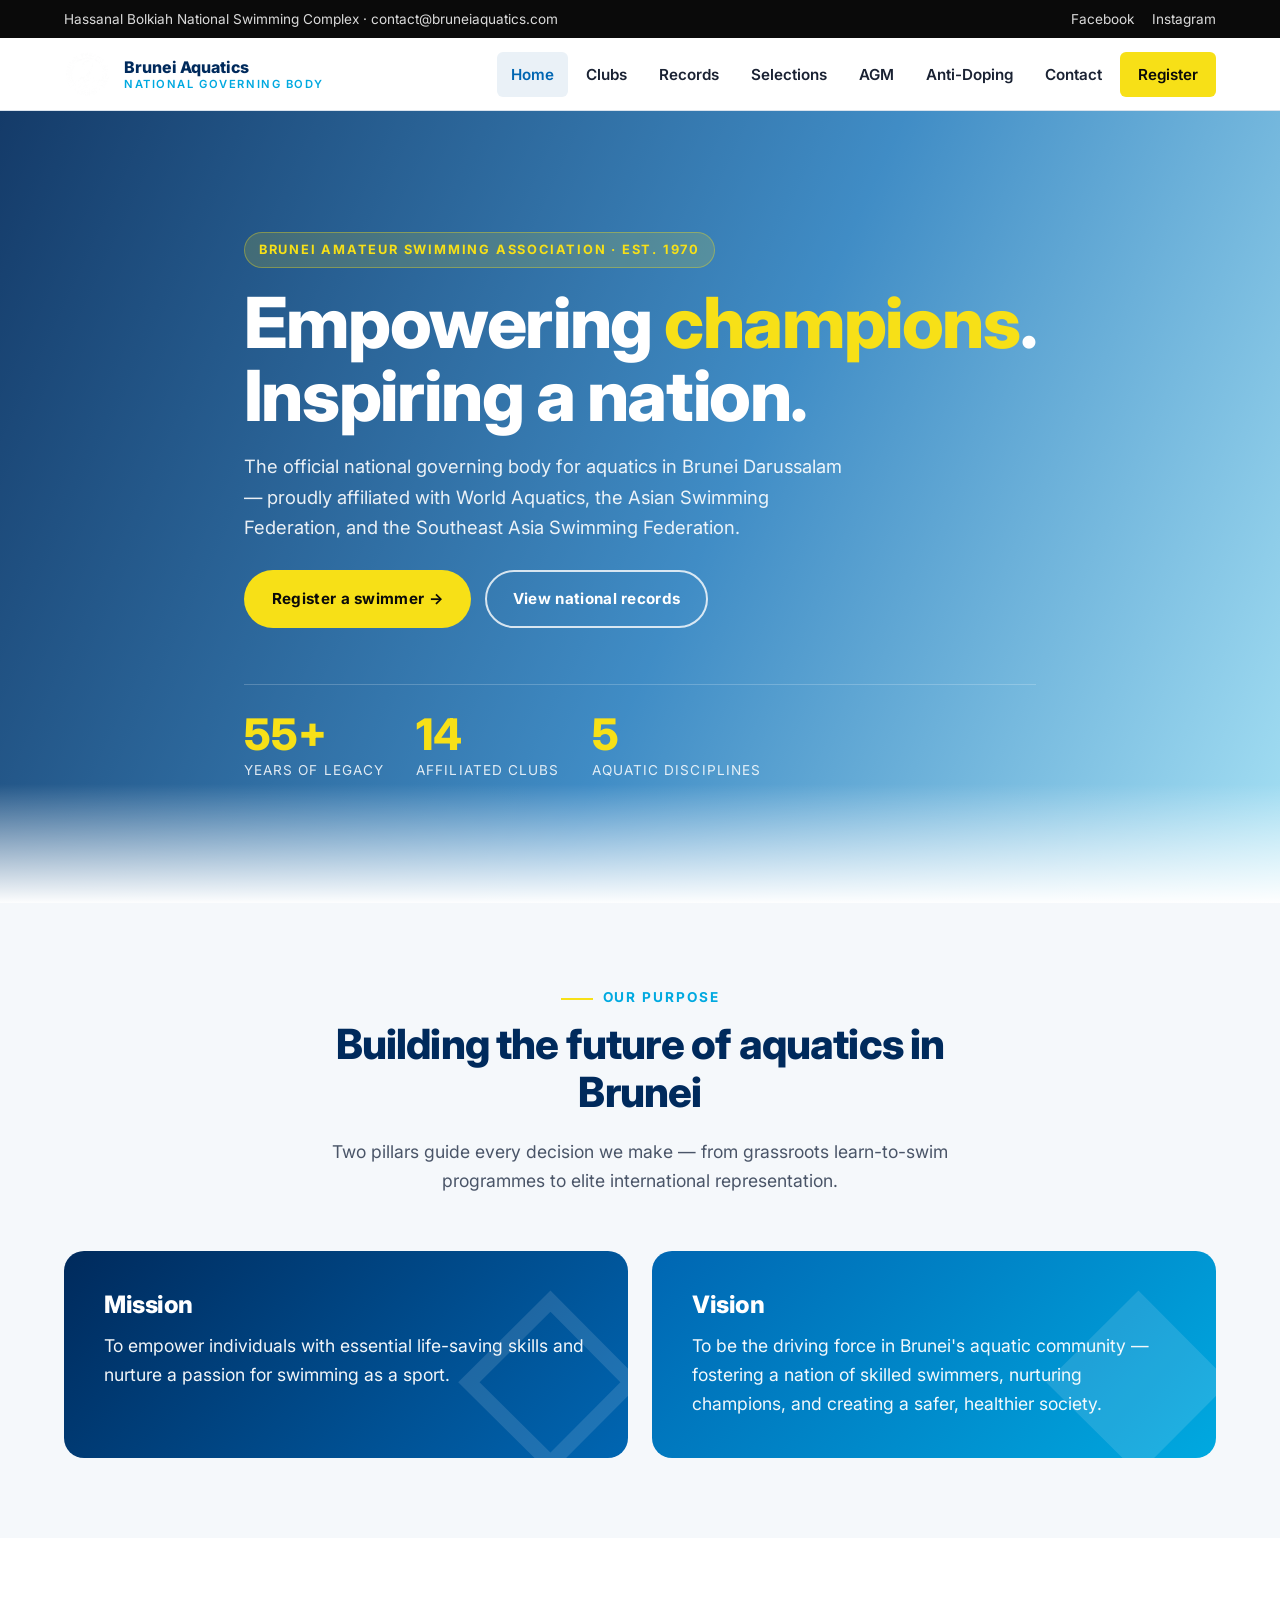
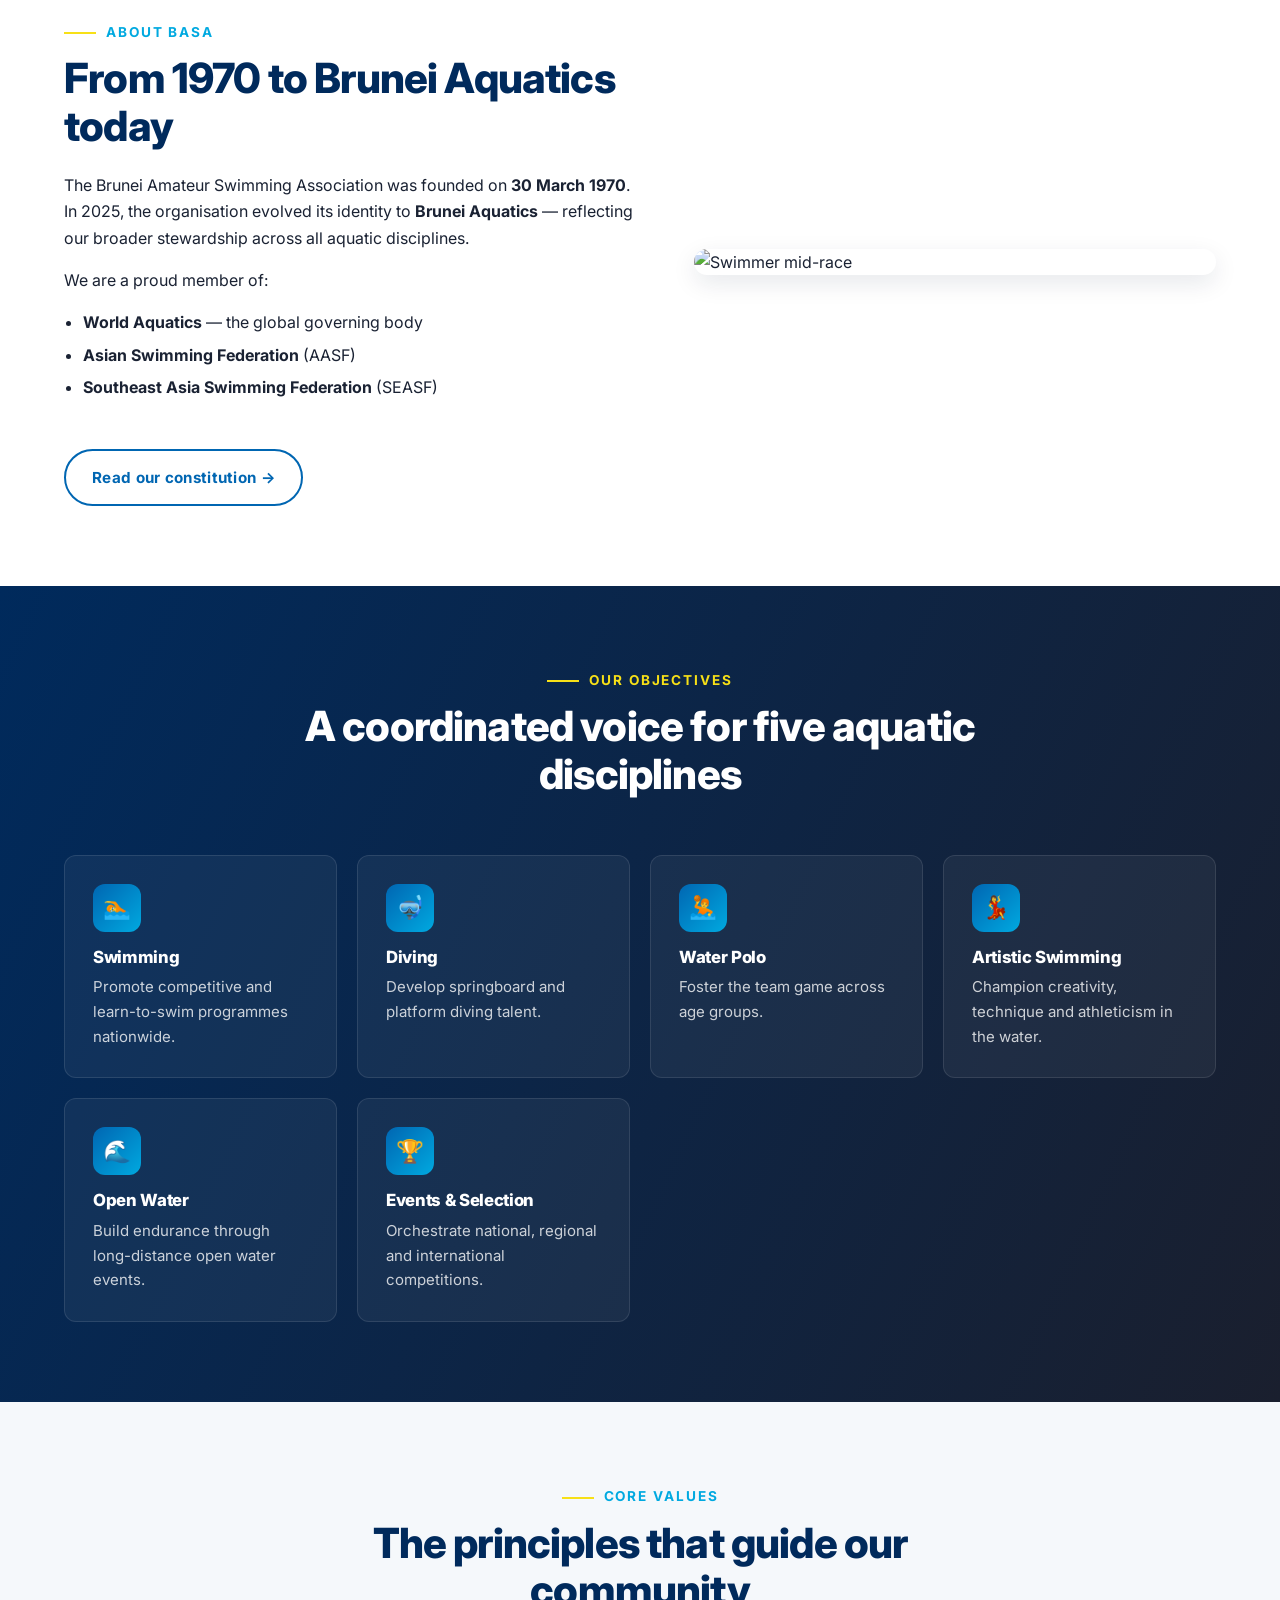
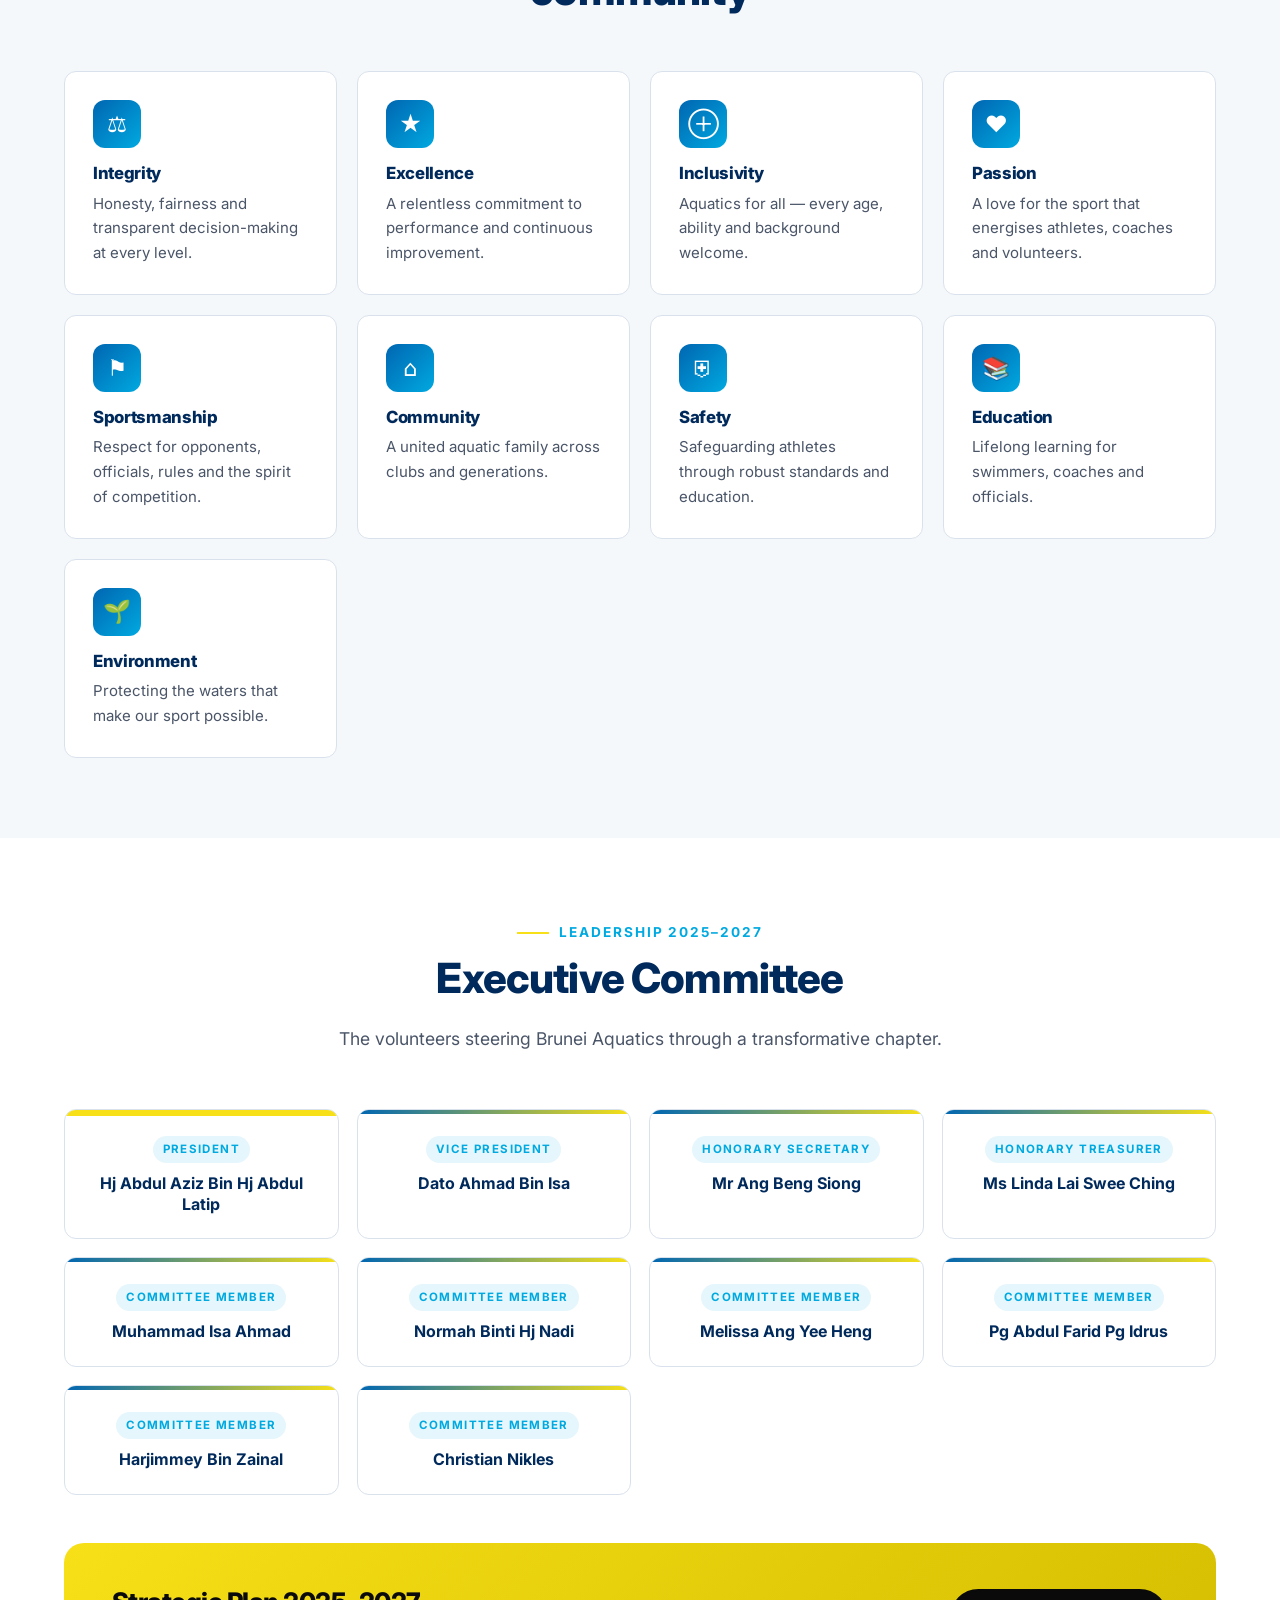
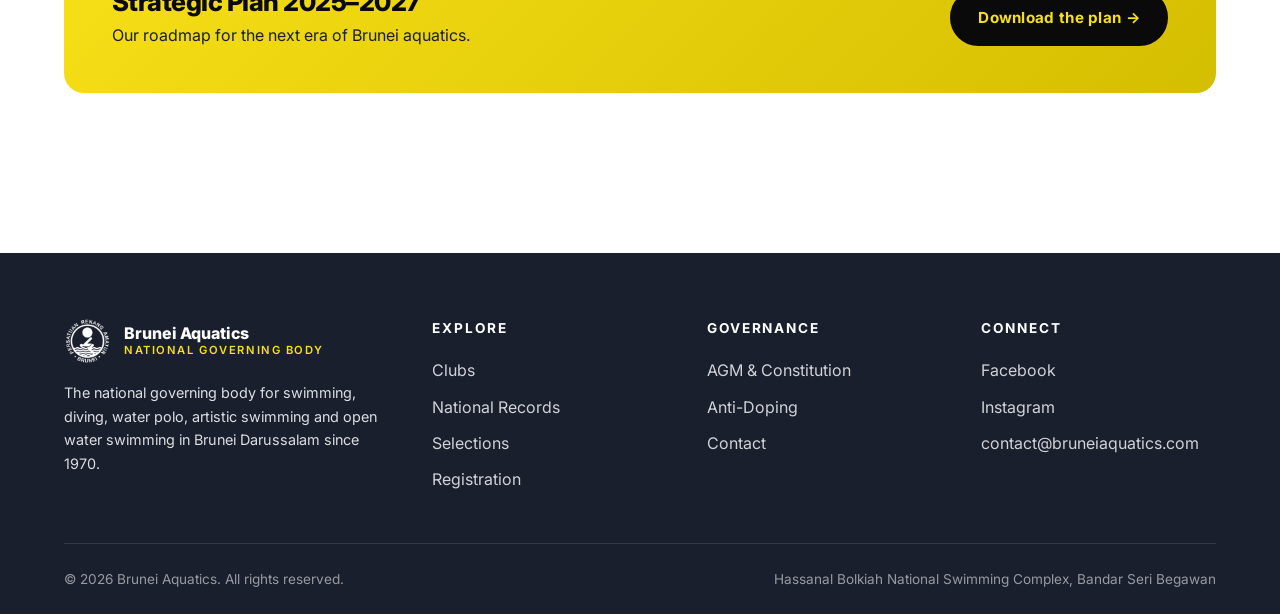
==== index.html @ e97decce "Initial site: redesigned BASA website with records, registration, and full content migration" ====
<!DOCTYPE html>
<html lang="en">
<head>
<meta charset="UTF-8">
<meta name="viewport" content="width=device-width, initial-scale=1.0">
<title>Brunei Aquatics — Empowering Champions, Inspiring Communities</title>
<meta name="description" content="Brunei Amateur Swimming Association (BASA) — the national governing body for swimming, diving, water polo, artistic swimming and open water swimming in Brunei Darussalam.">
<link rel="icon" href="images/logo.png">
<link rel="preconnect" href="https://fonts.googleapis.com">
<link rel="preconnect" href="https://fonts.gstatic.com" crossorigin>
<link href="https://fonts.googleapis.com/css2?family=Inter:wght@400;500;600;700;800;900&display=swap" rel="stylesheet">
<link rel="stylesheet" href="css/styles.css">
</head>
<body>

<!-- Top bar -->
<div class="topbar">
  <div class="container">
    <div>Hassanal Bolkiah National Swimming Complex · contact@bruneiaquatics.com</div>
    <div class="socials">
      <a href="https://facebook.com/BASABrunei" aria-label="Facebook" target="_blank" rel="noopener">Facebook</a>
      <a href="https://instagram.com/bdsa_brunei" aria-label="Instagram" target="_blank" rel="noopener">Instagram</a>
    </div>
  </div>
</div>

<!-- Header / Nav -->
<header class="site-header">
  <div class="container">
    <nav class="nav" aria-label="Primary">
      <a href="index.html" class="brand">
        <img src="images/logo.png" alt="Brunei Aquatics logo">
        <span class="brand-text">
          Brunei Aquatics
          <small>National Governing Body</small>
        </span>
      </a>
      <button class="nav-toggle" aria-label="Toggle navigation" aria-expanded="false">
        <svg viewBox="0 0 24 24" fill="none" stroke="currentColor" stroke-width="2">
          <line x1="4" y1="6" x2="20" y2="6"/><line x1="4" y1="12" x2="20" y2="12"/><line x1="4" y1="18" x2="20" y2="18"/>
        </svg>
      </button>
      <ul class="nav-links">
        <li><a href="index.html">Home</a></li>
        <li><a href="clubs.html">Clubs</a></li>
        <li><a href="records.html">Records</a></li>
        <li><a href="selections.html">Selections</a></li>
        <li><a href="agm.html">AGM</a></li>
        <li><a href="anti-doping.html">Anti-Doping</a></li>
        <li><a href="contact.html">Contact</a></li>
        <li><a href="register.html" class="cta">Register</a></li>
      </ul>
    </nav>
  </div>
</header>

<!-- HERO -->
<section class="hero">
  <div class="container">
    <div class="hero-grid">
      <div>
        <span class="hero-eyebrow">Brunei Amateur Swimming Association · Est. 1970</span>
        <h1>Empowering <span class="accent">champions</span>.<br>Inspiring a nation.</h1>
        <p>The official national governing body for aquatics in Brunei Darussalam — proudly affiliated with World Aquatics, the Asian Swimming Federation, and the Southeast Asia Swimming Federation.</p>
        <div class="hero-actions">
          <a href="register.html" class="btn btn-primary">Register a swimmer →</a>
          <a href="records.html" class="btn btn-secondary">View national records</a>
        </div>
        <div class="hero-stats">
          <div class="hero-stat"><strong>55+</strong><span>Years of legacy</span></div>
          <div class="hero-stat"><strong>14</strong><span>Affiliated clubs</span></div>
          <div class="hero-stat"><strong>5</strong><span>Aquatic disciplines</span></div>
        </div>
      </div>
    </div>
  </div>
</section>

<!-- MISSION & VISION -->
<section class="section-alt">
  <div class="container">
    <div class="heading-center reveal">
      <span class="section-eyebrow">Our purpose</span>
      <h2>Building the future of aquatics in Brunei</h2>
      <p>Two pillars guide every decision we make — from grassroots learn-to-swim programmes to elite international representation.</p>
    </div>

    <div class="mv-grid">
      <article class="mv-card mission reveal">
        <h3>Mission</h3>
        <p>To empower individuals with essential life-saving skills and nurture a passion for swimming as a sport.</p>
        <div class="icon-bg">◇</div>
      </article>
      <article class="mv-card vision reveal">
        <h3>Vision</h3>
        <p>To be the driving force in Brunei's aquatic community — fostering a nation of skilled swimmers, nurturing champions, and creating a safer, healthier society.</p>
        <div class="icon-bg">◆</div>
      </article>
    </div>
  </div>
</section>

<!-- ABOUT -->
<section>
  <div class="container">
    <div class="split-grid">
      <div class="reveal">
        <span class="section-eyebrow">About BASA</span>
        <h2>From 1970 to Brunei Aquatics today</h2>
        <p>The Brunei Amateur Swimming Association was founded on <strong>30 March 1970</strong>. In 2025, the organisation evolved its identity to <strong>Brunei Aquatics</strong> — reflecting our broader stewardship across all aquatic disciplines.</p>
        <p>We are a proud member of:</p>
        <ul class="bullet-list">
          <li><strong>World Aquatics</strong> — the global governing body</li>
          <li><strong>Asian Swimming Federation</strong> (AASF)</li>
          <li><strong>Southeast Asia Swimming Federation</strong> (SEASF)</li>
        </ul>
        <a href="agm.html" class="btn btn-ghost mt-32">Read our constitution →</a>
      </div>
      <div class="reveal">
        <img src="https://images.unsplash.com/photo-1576406500430-e1146d6c1f95?auto=format&fit=crop&w=1200&q=80" alt="Swimmer mid-race">
      </div>
    </div>
  </div>
</section>

<!-- OBJECTIVES -->
<section class="section-dark">
  <div class="container">
    <div class="heading-center reveal">
      <span class="section-eyebrow">Our objectives</span>
      <h2>A coordinated voice for five aquatic disciplines</h2>
    </div>
    <div class="cards-grid">
      <div class="feature-card reveal" style="background:rgba(255,255,255,.05); border-color:rgba(255,255,255,.1); color:white;">
        <div class="ico">🏊</div>
        <h4 style="color:white;">Swimming</h4>
        <p style="color:rgba(255,255,255,.78);">Promote competitive and learn-to-swim programmes nationwide.</p>
      </div>
      <div class="feature-card reveal" style="background:rgba(255,255,255,.05); border-color:rgba(255,255,255,.1); color:white;">
        <div class="ico">🤿</div>
        <h4 style="color:white;">Diving</h4>
        <p style="color:rgba(255,255,255,.78);">Develop springboard and platform diving talent.</p>
      </div>
      <div class="feature-card reveal" style="background:rgba(255,255,255,.05); border-color:rgba(255,255,255,.1); color:white;">
        <div class="ico">🤽</div>
        <h4 style="color:white;">Water Polo</h4>
        <p style="color:rgba(255,255,255,.78);">Foster the team game across age groups.</p>
      </div>
      <div class="feature-card reveal" style="background:rgba(255,255,255,.05); border-color:rgba(255,255,255,.1); color:white;">
        <div class="ico">💃</div>
        <h4 style="color:white;">Artistic Swimming</h4>
        <p style="color:rgba(255,255,255,.78);">Champion creativity, technique and athleticism in the water.</p>
      </div>
      <div class="feature-card reveal" style="background:rgba(255,255,255,.05); border-color:rgba(255,255,255,.1); color:white;">
        <div class="ico">🌊</div>
        <h4 style="color:white;">Open Water</h4>
        <p style="color:rgba(255,255,255,.78);">Build endurance through long-distance open water events.</p>
      </div>
      <div class="feature-card reveal" style="background:rgba(255,255,255,.05); border-color:rgba(255,255,255,.1); color:white;">
        <div class="ico">🏆</div>
        <h4 style="color:white;">Events & Selection</h4>
        <p style="color:rgba(255,255,255,.78);">Orchestrate national, regional and international competitions.</p>
      </div>
    </div>
  </div>
</section>

<!-- VALUES -->
<section class="section-alt">
  <div class="container">
    <div class="heading-center reveal">
      <span class="section-eyebrow">Core values</span>
      <h2>The principles that guide our community</h2>
    </div>
    <div class="cards-grid">
      <div class="feature-card reveal"><div class="ico">⚖</div><h4>Integrity</h4><p>Honesty, fairness and transparent decision-making at every level.</p></div>
      <div class="feature-card reveal"><div class="ico">★</div><h4>Excellence</h4><p>A relentless commitment to performance and continuous improvement.</p></div>
      <div class="feature-card reveal"><div class="ico">⊕</div><h4>Inclusivity</h4><p>Aquatics for all — every age, ability and background welcome.</p></div>
      <div class="feature-card reveal"><div class="ico">♥</div><h4>Passion</h4><p>A love for the sport that energises athletes, coaches and volunteers.</p></div>
      <div class="feature-card reveal"><div class="ico">⚑</div><h4>Sportsmanship</h4><p>Respect for opponents, officials, rules and the spirit of competition.</p></div>
      <div class="feature-card reveal"><div class="ico">⌂</div><h4>Community</h4><p>A united aquatic family across clubs and generations.</p></div>
      <div class="feature-card reveal"><div class="ico">⛨</div><h4>Safety</h4><p>Safeguarding athletes through robust standards and education.</p></div>
      <div class="feature-card reveal"><div class="ico">📚</div><h4>Education</h4><p>Lifelong learning for swimmers, coaches and officials.</p></div>
      <div class="feature-card reveal"><div class="ico">🌱</div><h4>Environment</h4><p>Protecting the waters that make our sport possible.</p></div>
    </div>
  </div>
</section>

<!-- EXEC COMMITTEE -->
<section>
  <div class="container">
    <div class="heading-center reveal">
      <span class="section-eyebrow">Leadership 2025–2027</span>
      <h2>Executive Committee</h2>
      <p>The volunteers steering Brunei Aquatics through a transformative chapter.</p>
    </div>

    <div class="committee-grid">
      <div class="member-card president reveal">
        <span class="role">President</span>
        <div class="name">Hj Abdul Aziz Bin Hj Abdul Latip</div>
      </div>
      <div class="member-card reveal">
        <span class="role">Vice President</span>
        <div class="name">Dato Ahmad Bin Isa</div>
      </div>
      <div class="member-card reveal">
        <span class="role">Honorary Secretary</span>
        <div class="name">Mr Ang Beng Siong</div>
      </div>
      <div class="member-card reveal">
        <span class="role">Honorary Treasurer</span>
        <div class="name">Ms Linda Lai Swee Ching</div>
      </div>
      <div class="member-card reveal">
        <span class="role">Committee Member</span>
        <div class="name">Muhammad Isa Ahmad</div>
      </div>
      <div class="member-card reveal">
        <span class="role">Committee Member</span>
        <div class="name">Normah Binti Hj Nadi</div>
      </div>
      <div class="member-card reveal">
        <span class="role">Committee Member</span>
        <div class="name">Melissa Ang Yee Heng</div>
      </div>
      <div class="member-card reveal">
        <span class="role">Committee Member</span>
        <div class="name">Pg Abdul Farid Pg Idrus</div>
      </div>
      <div class="member-card reveal">
        <span class="role">Committee Member</span>
        <div class="name">Harjimmey Bin Zainal</div>
      </div>
      <div class="member-card reveal">
        <span class="role">Committee Member</span>
        <div class="name">Christian Nikles</div>
      </div>
    </div>

    <div class="cta-strip reveal mt-48">
      <div>
        <h3>Strategic Plan 2025–2027</h3>
        <p>Our roadmap for the next era of Brunei aquatics.</p>
      </div>
      <a href="agm.html" class="btn">Download the plan →</a>
    </div>
  </div>
</section>

<!-- FOOTER -->
<footer class="footer">
  <div class="container">
    <div class="footer-grid">
      <div class="footer-brand">
        <a href="index.html" class="brand">
          <img src="images/logo.png" alt="" style="height:48px;">
          <span class="brand-text">Brunei Aquatics<small>National Governing Body</small></span>
        </a>
        <p style="margin-top:16px;">The national governing body for swimming, diving, water polo, artistic swimming and open water swimming in Brunei Darussalam since 1970.</p>
      </div>
      <div>
        <h5>Explore</h5>
        <ul>
          <li><a href="clubs.html">Clubs</a></li>
          <li><a href="records.html">National Records</a></li>
          <li><a href="selections.html">Selections</a></li>
          <li><a href="register.html">Registration</a></li>
        </ul>
      </div>
      <div>
        <h5>Governance</h5>
        <ul>
          <li><a href="agm.html">AGM &amp; Constitution</a></li>
          <li><a href="anti-doping.html">Anti-Doping</a></li>
          <li><a href="contact.html">Contact</a></li>
        </ul>
      </div>
      <div>
        <h5>Connect</h5>
        <ul>
          <li><a href="https://facebook.com/BASABrunei" target="_blank" rel="noopener">Facebook</a></li>
          <li><a href="https://instagram.com/bdsa_brunei" target="_blank" rel="noopener">Instagram</a></li>
          <li><a href="mailto:contact@bruneiaquatics.com">contact@bruneiaquatics.com</a></li>
        </ul>
      </div>
    </div>
    <div class="footer-bottom">
      <div>© <span id="year"></span> Brunei Aquatics. All rights reserved.</div>
      <div>Hassanal Bolkiah National Swimming Complex, Bandar Seri Begawan</div>
    </div>
  </div>
</footer>

<script src="js/main.js"></script>
</body>
</html>
---- css/styles.css ----
/* ============================================================
   Brunei Aquatics (BASA) — Design System
   Brand: World Aquatics deep blue/cyan + Brunei yellow & black
   ============================================================ */

:root {
  /* Brand */
  --c-blue-900: #002a5c;
  --c-blue-700: #0066b2;   /* primary */
  --c-blue-500: #1e88d6;
  --c-cyan: #00a9e0;       /* accent */
  --c-yellow: #f7e017;     /* Brunei yellow */
  --c-yellow-dark: #d4be00;
  --c-black: #0a0a0a;
  --c-charcoal: #1a1f2e;

  /* Neutrals */
  --c-white: #ffffff;
  --c-bg: #f5f8fb;
  --c-bg-alt: #eaf1f7;
  --c-border: #d9e2ec;
  --c-text: #1a2233;
  --c-text-soft: #4a5568;
  --c-text-muted: #6b7280;

  /* Layout */
  --container: 1200px;
  --radius-sm: 6px;
  --radius: 12px;
  --radius-lg: 20px;
  --shadow-sm: 0 1px 3px rgba(10, 30, 60, .08);
  --shadow: 0 8px 24px rgba(10, 30, 60, .10);
  --shadow-lg: 0 24px 60px rgba(10, 30, 60, .18);

  /* Type */
  --font-display: 'Inter', 'Segoe UI', system-ui, -apple-system, sans-serif;
  --font-body: 'Inter', 'Segoe UI', system-ui, -apple-system, sans-serif;

  /* Motion */
  --ease: cubic-bezier(.2, .7, .2, 1);
}

* { box-sizing: border-box; }
html { scroll-behavior: smooth; -webkit-text-size-adjust: 100%; }

body {
  margin: 0;
  font-family: var(--font-body);
  font-size: 16px;
  line-height: 1.65;
  color: var(--c-text);
  background: var(--c-white);
  -webkit-font-smoothing: antialiased;
}

img { max-width: 100%; display: block; }
a { color: var(--c-blue-700); text-decoration: none; transition: color .2s var(--ease); }
a:hover { color: var(--c-cyan); }

h1, h2, h3, h4 {
  font-family: var(--font-display);
  font-weight: 800;
  line-height: 1.15;
  letter-spacing: -0.02em;
  color: var(--c-blue-900);
  margin: 0 0 .5em;
}
h1 { font-size: clamp(2.2rem, 5vw, 3.6rem); }
h2 { font-size: clamp(1.8rem, 3.6vw, 2.6rem); }
h3 { font-size: 1.35rem; }
p { margin: 0 0 1em; }

.container { max-width: var(--container); margin: 0 auto; padding: 0 24px; }

/* ====== TOP BAR ============================================ */
.topbar {
  background: var(--c-black);
  color: rgba(255, 255, 255, .85);
  font-size: .85rem;
  padding: 8px 0;
}
.topbar .container {
  display: flex;
  justify-content: space-between;
  align-items: center;
  gap: 16px;
  flex-wrap: wrap;
}
.topbar a { color: rgba(255, 255, 255, .85); }
.topbar a:hover { color: var(--c-yellow); }
.topbar .socials a { margin-left: 14px; }

/* ====== NAVIGATION ========================================= */
.site-header {
  position: sticky; top: 0; z-index: 100;
  background: rgba(255, 255, 255, .96);
  backdrop-filter: saturate(140%) blur(8px);
  border-bottom: 1px solid var(--c-border);
}
.nav {
  display: flex; align-items: center; justify-content: space-between;
  padding: 12px 0;
  gap: 24px;
}
.brand {
  display: flex; align-items: center; gap: 12px;
  text-decoration: none;
}
.brand img { height: 48px; width: auto; }
.brand-text {
  font-family: var(--font-display);
  font-weight: 800; line-height: 1;
  color: var(--c-blue-900);
}
.brand-text small {
  display: block;
  font-size: .7rem;
  font-weight: 600;
  letter-spacing: .14em;
  color: var(--c-cyan);
  text-transform: uppercase;
  margin-top: 4px;
}

.nav-links {
  display: flex; gap: 4px; list-style: none; padding: 0; margin: 0;
}
.nav-links a {
  display: inline-block;
  padding: 10px 14px;
  color: var(--c-text);
  font-weight: 600;
  font-size: .95rem;
  border-radius: var(--radius-sm);
  position: relative;
}
.nav-links a:hover,
.nav-links a.active {
  color: var(--c-blue-700);
  background: var(--c-bg-alt);
}
.nav-links a.cta {
  background: var(--c-yellow);
  color: var(--c-black);
  padding-inline: 18px;
}
.nav-links a.cta:hover { background: var(--c-yellow-dark); color: var(--c-black); }

.nav-toggle {
  display: none;
  background: transparent; border: 0; cursor: pointer;
  padding: 8px; color: var(--c-blue-900);
}
.nav-toggle svg { width: 28px; height: 28px; }

@media (max-width: 920px) {
  .nav-toggle { display: inline-flex; }
  .nav-links {
    position: absolute;
    top: 100%; left: 0; right: 0;
    flex-direction: column;
    background: white;
    border-bottom: 1px solid var(--c-border);
    padding: 12px;
    gap: 4px;
    transform: translateY(-12px);
    opacity: 0;
    pointer-events: none;
    transition: all .2s var(--ease);
  }
  .nav-links.open { transform: none; opacity: 1; pointer-events: auto; }
  .nav-links a { display: block; }
}

/* ====== BUTTONS ============================================ */
.btn {
  display: inline-flex; align-items: center; gap: 8px;
  padding: 14px 26px;
  border-radius: 999px;
  font-weight: 700;
  font-size: .95rem;
  letter-spacing: .02em;
  border: 2px solid transparent;
  cursor: pointer;
  transition: transform .15s var(--ease), background .2s, color .2s, border-color .2s;
  text-decoration: none;
}
.btn:hover { transform: translateY(-2px); }
.btn-primary {
  background: var(--c-yellow);
  color: var(--c-black);
}
.btn-primary:hover { background: var(--c-yellow-dark); color: var(--c-black); }
.btn-secondary {
  background: transparent;
  color: white;
  border-color: rgba(255, 255, 255, .8);
}
.btn-secondary:hover { background: white; color: var(--c-blue-900); }
.btn-ghost {
  background: transparent;
  color: var(--c-blue-700);
  border-color: var(--c-blue-700);
}
.btn-ghost:hover { background: var(--c-blue-700); color: white; }

/* ====== HERO =============================================== */
.hero {
  position: relative;
  min-height: 88vh;
  display: flex; align-items: center;
  color: white;
  overflow: hidden;
  isolation: isolate;
}
.hero::before {
  content: "";
  position: absolute; inset: 0;
  background:
    linear-gradient(115deg, rgba(0, 42, 92, .92) 0%, rgba(0, 102, 178, .75) 55%, rgba(0, 169, 224, .35) 100%),
    url('https://images.unsplash.com/photo-1530549387789-4c1017266635?auto=format&fit=crop&w=2000&q=80') center/cover;
  z-index: -2;
}
.hero::after {
  content: "";
  position: absolute; left: 0; right: 0; bottom: -1px; height: 120px;
  background: linear-gradient(to top, white, transparent);
  z-index: -1;
}
.hero-grid { display: grid; gap: 32px; align-items: center; }
.hero-eyebrow {
  display: inline-flex; align-items: center; gap: 8px;
  background: rgba(247, 224, 23, .15);
  color: var(--c-yellow);
  padding: 6px 14px;
  border-radius: 999px;
  font-weight: 700;
  font-size: .8rem;
  letter-spacing: .14em;
  text-transform: uppercase;
  border: 1px solid rgba(247, 224, 23, .35);
}
.hero h1 {
  color: white;
  font-size: clamp(2.6rem, 6vw, 4.4rem);
  line-height: 1.05;
  margin: 18px 0 18px;
}
.hero h1 .accent {
  color: var(--c-yellow);
  position: relative;
  display: inline-block;
}
.hero p {
  font-size: 1.15rem;
  max-width: 620px;
  color: rgba(255, 255, 255, .9);
}
.hero-actions { display: flex; gap: 14px; flex-wrap: wrap; margin-top: 28px; }

.hero-stats {
  display: flex; gap: 32px; flex-wrap: wrap; margin-top: 56px;
  padding-top: 28px; border-top: 1px solid rgba(255, 255, 255, .2);
}
.hero-stat strong {
  display: block;
  font-size: clamp(2rem, 3.4vw, 2.8rem);
  font-weight: 800; color: var(--c-yellow); line-height: 1;
}
.hero-stat span { font-size: .85rem; opacity: .85; letter-spacing: .08em; text-transform: uppercase; }

/* ====== SECTIONS =========================================== */
section { padding: 80px 0; }
.section-eyebrow {
  display: inline-block;
  color: var(--c-cyan);
  font-weight: 700;
  font-size: .85rem;
  letter-spacing: .14em;
  text-transform: uppercase;
  margin-bottom: 12px;
}
.section-eyebrow::before {
  content: ""; display: inline-block;
  width: 32px; height: 2px; background: var(--c-yellow);
  vertical-align: middle; margin-right: 10px;
}

/* Mission/Vision split */
.mv-grid {
  display: grid; grid-template-columns: 1fr 1fr; gap: 24px;
}
.mv-card {
  position: relative;
  padding: 40px;
  border-radius: var(--radius-lg);
  color: white;
  overflow: hidden; isolation: isolate;
}
.mv-card.mission { background: linear-gradient(135deg, var(--c-blue-900), var(--c-blue-700)); }
.mv-card.vision { background: linear-gradient(135deg, var(--c-blue-700), var(--c-cyan)); }
.mv-card h3 { color: white; font-size: 1.5rem; }
.mv-card p { font-size: 1.1rem; opacity: .95; margin: 0; }
.mv-card .icon-bg {
  position: absolute; right: -20px; bottom: -20px;
  font-size: 12rem; opacity: .12; line-height: 1;
}

@media (max-width: 760px) { .mv-grid { grid-template-columns: 1fr; } }

/* Objectives / values cards */
.cards-grid { display: grid; grid-template-columns: repeat(auto-fit, minmax(230px, 1fr)); gap: 20px; }
.feature-card {
  background: white;
  border: 1px solid var(--c-border);
  border-radius: var(--radius);
  padding: 28px;
  transition: transform .25s var(--ease), box-shadow .25s var(--ease), border-color .25s;
}
.feature-card:hover {
  transform: translateY(-4px);
  box-shadow: var(--shadow);
  border-color: var(--c-cyan);
}
.feature-card .ico {
  width: 48px; height: 48px; border-radius: 12px;
  display: grid; place-items: center;
  background: linear-gradient(135deg, var(--c-blue-700), var(--c-cyan));
  color: white;
  margin-bottom: 16px;
  font-size: 1.4rem;
}
.feature-card h4 { color: var(--c-blue-900); margin: 0 0 8px; font-size: 1.05rem; }
.feature-card p { font-size: .94rem; color: var(--c-text-soft); margin: 0; }

/* Banded section (alt background) */
.section-alt { background: var(--c-bg); }
.section-dark {
  background:
    linear-gradient(115deg, var(--c-blue-900), var(--c-charcoal));
  color: white;
}
.section-dark h2 { color: white; }
.section-dark .section-eyebrow { color: var(--c-yellow); }

/* Section heading center variant */
.heading-center { text-align: center; max-width: 720px; margin: 0 auto 56px; }
.heading-center p { color: var(--c-text-soft); font-size: 1.1rem; }

/* About/Strategic */
.split-grid { display: grid; grid-template-columns: 1.1fr 1fr; gap: 56px; align-items: center; }
.split-grid img { border-radius: var(--radius-lg); box-shadow: var(--shadow); width: 100%; height: auto; }
@media (max-width: 880px) { .split-grid { grid-template-columns: 1fr; } }

/* Exec committee */
.committee-grid { display: grid; grid-template-columns: repeat(auto-fit, minmax(220px, 1fr)); gap: 18px; }
.member-card {
  background: white;
  border-radius: var(--radius);
  padding: 24px;
  border: 1px solid var(--c-border);
  text-align: center;
  position: relative;
  overflow: hidden;
}
.member-card::before {
  content: "";
  position: absolute; top: 0; left: 0; right: 0; height: 4px;
  background: linear-gradient(90deg, var(--c-blue-700), var(--c-yellow));
}
.member-card .role {
  display: inline-block;
  font-size: .72rem; letter-spacing: .12em;
  text-transform: uppercase; font-weight: 700;
  color: var(--c-cyan);
  background: rgba(0, 169, 224, .1);
  padding: 4px 10px;
  border-radius: 999px;
  margin-bottom: 10px;
}
.member-card .name {
  font-weight: 700; color: var(--c-blue-900); font-size: 1rem; line-height: 1.3;
}
.member-card.president::before { background: var(--c-yellow); height: 6px; }

/* CTA strip */
.cta-strip {
  background: linear-gradient(135deg, var(--c-yellow) 0%, var(--c-yellow-dark) 100%);
  color: var(--c-black);
  border-radius: var(--radius-lg);
  padding: 44px 48px;
  display: flex; justify-content: space-between; align-items: center;
  gap: 24px; flex-wrap: wrap;
  margin-top: 24px;
}
.cta-strip h3 { color: var(--c-black); margin: 0; font-size: 1.6rem; }
.cta-strip p { margin: 6px 0 0; color: var(--c-charcoal); }
.cta-strip .btn { background: var(--c-black); color: var(--c-yellow); border-color: var(--c-black); }
.cta-strip .btn:hover { background: var(--c-charcoal); color: var(--c-yellow); }

/* ====== TABLES (RECORDS) =================================== */
.records-tabs {
  display: flex; gap: 8px; flex-wrap: wrap;
  margin-bottom: 24px;
}
.tab-btn {
  border: 1px solid var(--c-border);
  background: white;
  color: var(--c-text);
  padding: 10px 20px;
  border-radius: 999px;
  font-weight: 600; font-size: .9rem;
  cursor: pointer;
  transition: all .2s var(--ease);
}
.tab-btn:hover { border-color: var(--c-blue-700); color: var(--c-blue-700); }
.tab-btn.active {
  background: var(--c-blue-900); color: white; border-color: var(--c-blue-900);
}
.records-controls {
  display: flex; gap: 12px; flex-wrap: wrap; align-items: center;
  margin-bottom: 20px;
}
.records-controls input,
.records-controls select {
  padding: 12px 16px;
  border: 1px solid var(--c-border);
  border-radius: var(--radius-sm);
  font: inherit;
  background: white;
  min-width: 180px;
}
.records-controls input:focus,
.records-controls select:focus {
  outline: none;
  border-color: var(--c-blue-700);
  box-shadow: 0 0 0 3px rgba(0, 102, 178, .15);
}
.records-table-wrap {
  background: white;
  border-radius: var(--radius);
  overflow: hidden;
  border: 1px solid var(--c-border);
  box-shadow: var(--shadow-sm);
  overflow-x: auto;
}
.records-table {
  width: 100%; border-collapse: collapse; min-width: 720px;
}
.records-table thead {
  background: var(--c-blue-900); color: white;
}
.records-table th {
  text-align: left; padding: 14px 16px;
  font-weight: 700; font-size: .8rem; letter-spacing: .08em; text-transform: uppercase;
}
.records-table tbody tr {
  border-top: 1px solid var(--c-border);
  transition: background .15s;
}
.records-table tbody tr:hover { background: var(--c-bg); }
.records-table td {
  padding: 14px 16px; font-size: .95rem; vertical-align: middle;
}
.records-table .event { font-weight: 700; color: var(--c-blue-900); }
.records-table .time {
  font-family: 'Courier New', monospace;
  font-weight: 700;
  color: var(--c-blue-700);
  background: rgba(0, 169, 224, .08);
  padding: 4px 10px; border-radius: 6px;
  display: inline-block;
}
.records-table .gender-tag {
  display: inline-block;
  padding: 3px 10px;
  border-radius: 999px;
  font-size: .72rem; font-weight: 700;
  letter-spacing: .08em;
  text-transform: uppercase;
}
.gender-tag.male { background: #dbeafe; color: #1e40af; }
.gender-tag.female { background: #fce7f3; color: #be185d; }

/* ====== CLUBS GRID ========================================= */
.clubs-grid { display: grid; grid-template-columns: repeat(auto-fit, minmax(280px, 1fr)); gap: 20px; }
.club-card {
  background: white;
  border-radius: var(--radius);
  padding: 24px;
  border: 1px solid var(--c-border);
  transition: transform .2s var(--ease), box-shadow .2s var(--ease);
  display: flex; flex-direction: column; gap: 8px;
}
.club-card:hover { transform: translateY(-3px); box-shadow: var(--shadow); }
.club-card h3 {
  margin: 0; font-size: 1.1rem; color: var(--c-blue-900);
  display: flex; align-items: center; gap: 10px;
}
.club-card h3 .dot {
  width: 10px; height: 10px; border-radius: 50%;
  background: var(--c-yellow); flex-shrink: 0;
}
.club-card .meta {
  display: flex; flex-direction: column; gap: 4px; margin-top: 8px;
  font-size: .9rem; color: var(--c-text-soft);
}
.club-card .meta a { color: var(--c-blue-700); }
.club-card .meta span svg { width: 14px; height: 14px; vertical-align: -2px; margin-right: 6px; }

/* ====== FORMS ============================================== */
.form-shell {
  background: white;
  border-radius: var(--radius-lg);
  padding: 40px;
  border: 1px solid var(--c-border);
  box-shadow: var(--shadow);
}
.form-grid { display: grid; grid-template-columns: 1fr 1fr; gap: 18px; }
.field { display: flex; flex-direction: column; gap: 6px; }
.field.full { grid-column: 1 / -1; }
.field label {
  font-size: .85rem; font-weight: 600;
  color: var(--c-blue-900); letter-spacing: .02em;
}
.field label .req { color: #dc2626; margin-left: 2px; }
.field input,
.field select,
.field textarea {
  padding: 12px 14px;
  border: 1px solid var(--c-border);
  border-radius: var(--radius-sm);
  font: inherit;
  background: white;
  transition: border-color .2s, box-shadow .2s;
}
.field input:focus,
.field select:focus,
.field textarea:focus {
  outline: none;
  border-color: var(--c-blue-700);
  box-shadow: 0 0 0 3px rgba(0, 102, 178, .15);
}
.field textarea { resize: vertical; min-height: 110px; }
.field .hint { font-size: .8rem; color: var(--c-text-muted); }
@media (max-width: 720px) { .form-grid { grid-template-columns: 1fr; } }

.reg-tabs { display: flex; gap: 0; margin-bottom: 28px; border-bottom: 2px solid var(--c-border); }
.reg-tabs button {
  background: transparent; border: 0;
  padding: 14px 24px;
  font: inherit; font-weight: 700;
  color: var(--c-text-muted);
  cursor: pointer;
  border-bottom: 3px solid transparent;
  margin-bottom: -2px;
}
.reg-tabs button.active {
  color: var(--c-blue-900);
  border-color: var(--c-yellow);
}

.form-success {
  background: #ecfdf5; border: 1px solid #10b981;
  color: #065f46; padding: 16px; border-radius: var(--radius-sm);
  margin-bottom: 16px; display: none;
}
.form-success.show { display: block; }

/* ====== Documents list ===================================== */
.doc-list { list-style: none; padding: 0; margin: 0; display: grid; gap: 10px; }
.doc-list li {
  background: white;
  border: 1px solid var(--c-border);
  border-radius: var(--radius-sm);
  padding: 16px 20px;
  display: flex; justify-content: space-between; align-items: center;
  gap: 14px;
  transition: border-color .2s, transform .2s;
}
.doc-list li:hover {
  border-color: var(--c-cyan);
  transform: translateX(4px);
}
.doc-list .doc-title { font-weight: 600; color: var(--c-blue-900); }
.doc-list .doc-meta { color: var(--c-text-muted); font-size: .85rem; }

/* ====== FOOTER ============================================= */
.footer {
  background: var(--c-charcoal);
  color: rgba(255, 255, 255, .85);
  padding: 64px 0 24px;
  margin-top: 80px;
}
.footer-grid {
  display: grid;
  grid-template-columns: 1.4fr 1fr 1fr 1fr;
  gap: 40px;
  padding-bottom: 40px;
  border-bottom: 1px solid rgba(255, 255, 255, .12);
}
@media (max-width: 880px) { .footer-grid { grid-template-columns: 1fr 1fr; } }
@media (max-width: 520px) { .footer-grid { grid-template-columns: 1fr; } }

.footer h5 {
  color: white; font-size: .85rem; letter-spacing: .14em;
  text-transform: uppercase; margin: 0 0 18px; font-weight: 700;
}
.footer ul { list-style: none; padding: 0; margin: 0; }
.footer li { margin-bottom: 10px; }
.footer a { color: rgba(255, 255, 255, .8); }
.footer a:hover { color: var(--c-yellow); }
.footer-brand p { font-size: .9rem; max-width: 320px; }
.footer-brand .brand-text { color: white; }
.footer-brand .brand-text small { color: var(--c-yellow); }
.footer-bottom {
  padding-top: 24px; display: flex; justify-content: space-between;
  flex-wrap: wrap; gap: 12px; font-size: .85rem;
  color: rgba(255, 255, 255, .55);
}
.footer-bottom a { color: rgba(255, 255, 255, .7); }

/* ====== Page hero (sub-pages) ============================== */
.page-hero {
  position: relative;
  padding: 120px 0 80px;
  background:
    linear-gradient(115deg, rgba(0, 42, 92, .94), rgba(0, 102, 178, .85)),
    url('https://images.unsplash.com/photo-1571902943202-507ec2618e8f?auto=format&fit=crop&w=1800&q=80') center/cover;
  color: white;
  text-align: center;
}
.page-hero h1 { color: white; }
.page-hero .breadcrumb {
  display: inline-flex; gap: 8px; align-items: center;
  font-size: .85rem; opacity: .85; margin-bottom: 12px;
}
.page-hero .breadcrumb a { color: var(--c-yellow); }

/* ====== Utility ============================================ */
.text-center { text-align: center; }
.mt-0 { margin-top: 0 !important; }
.mb-0 { margin-bottom: 0 !important; }
.mt-32 { margin-top: 32px; }
.mt-48 { margin-top: 48px; }
.bullet-list { padding-left: 1.2em; }
.bullet-list li { margin-bottom: 6px; }
.note-box {
  background: var(--c-bg); border-left: 4px solid var(--c-yellow);
  padding: 16px 20px; border-radius: var(--radius-sm);
  margin: 16px 0;
}
.note-box.info { border-color: var(--c-cyan); background: rgba(0, 169, 224, .08); }

/* Reveal-on-scroll */
.reveal { opacity: 0; transform: translateY(20px); transition: all .7s var(--ease); }
.reveal.visible { opacity: 1; transform: none; }

/* Print */
@media print {
  .site-header, .topbar, .footer, .nav-toggle, .hero-actions { display: none !important; }
}
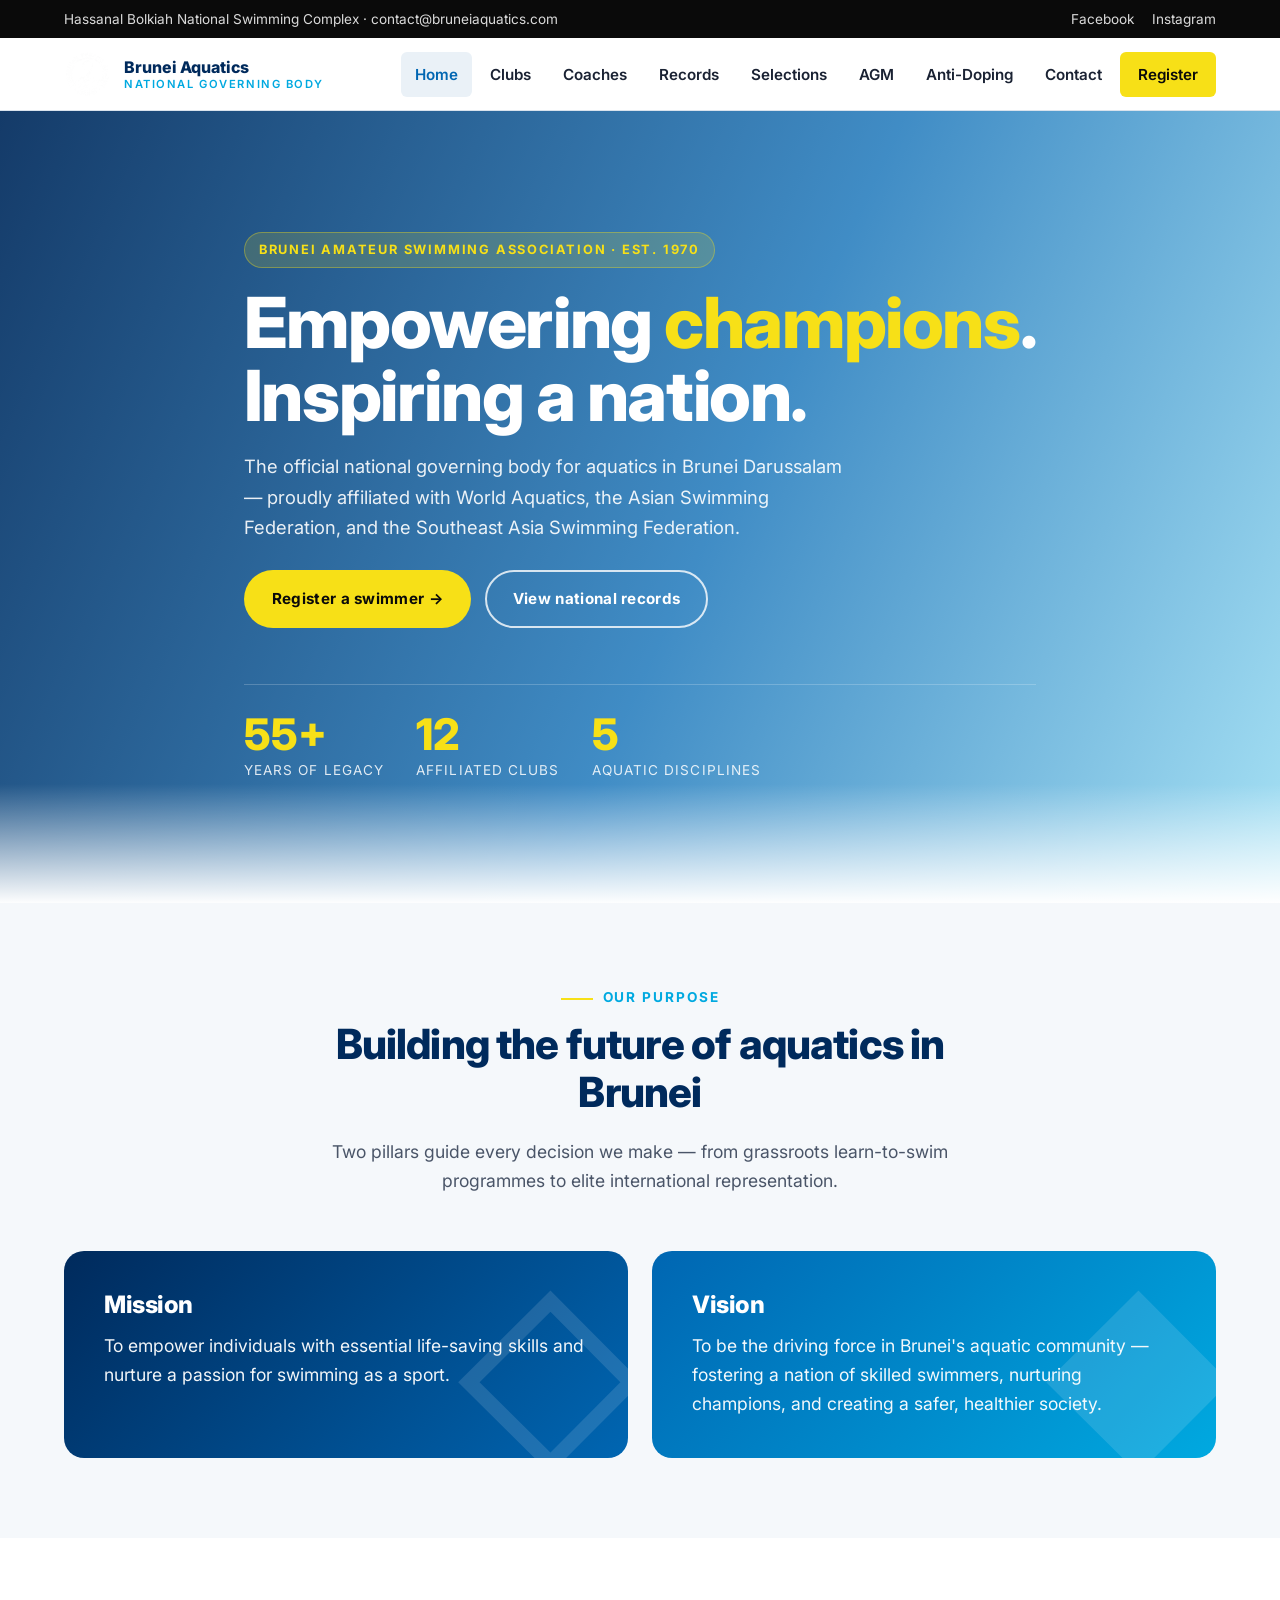
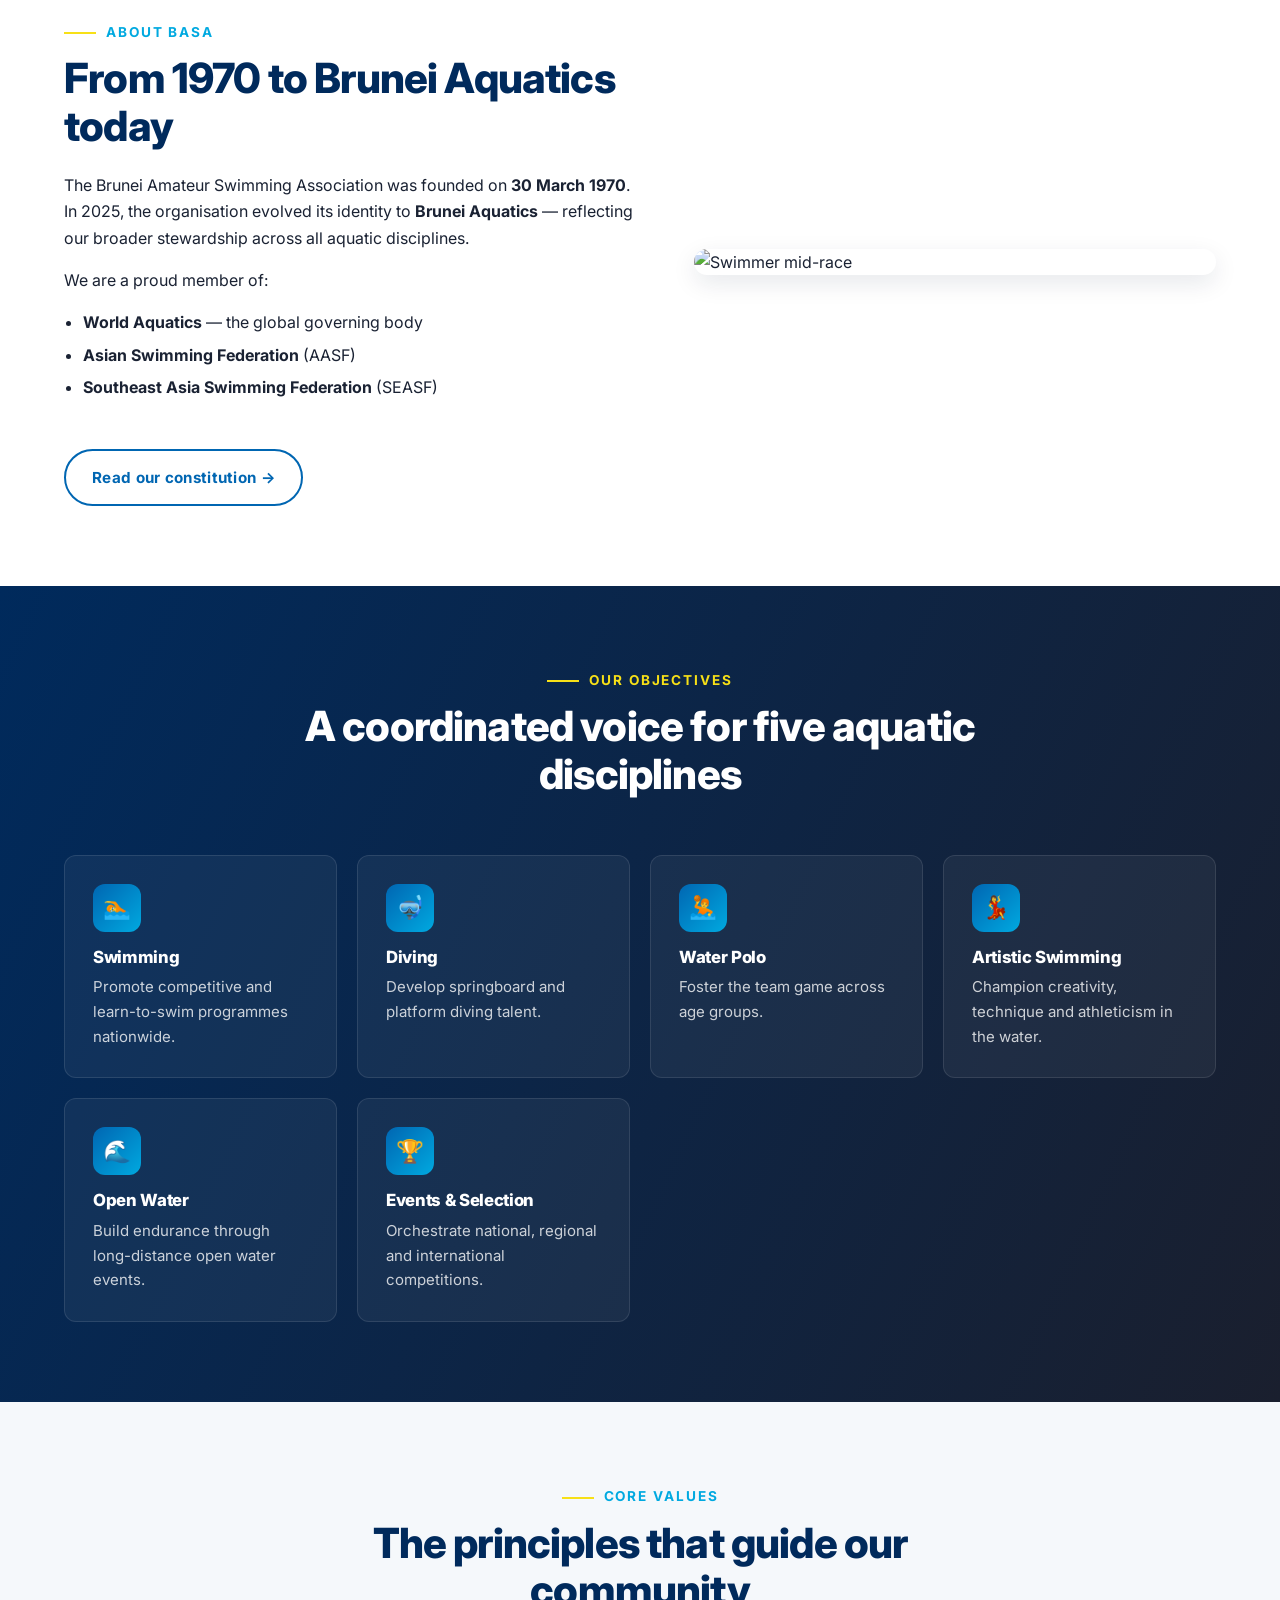
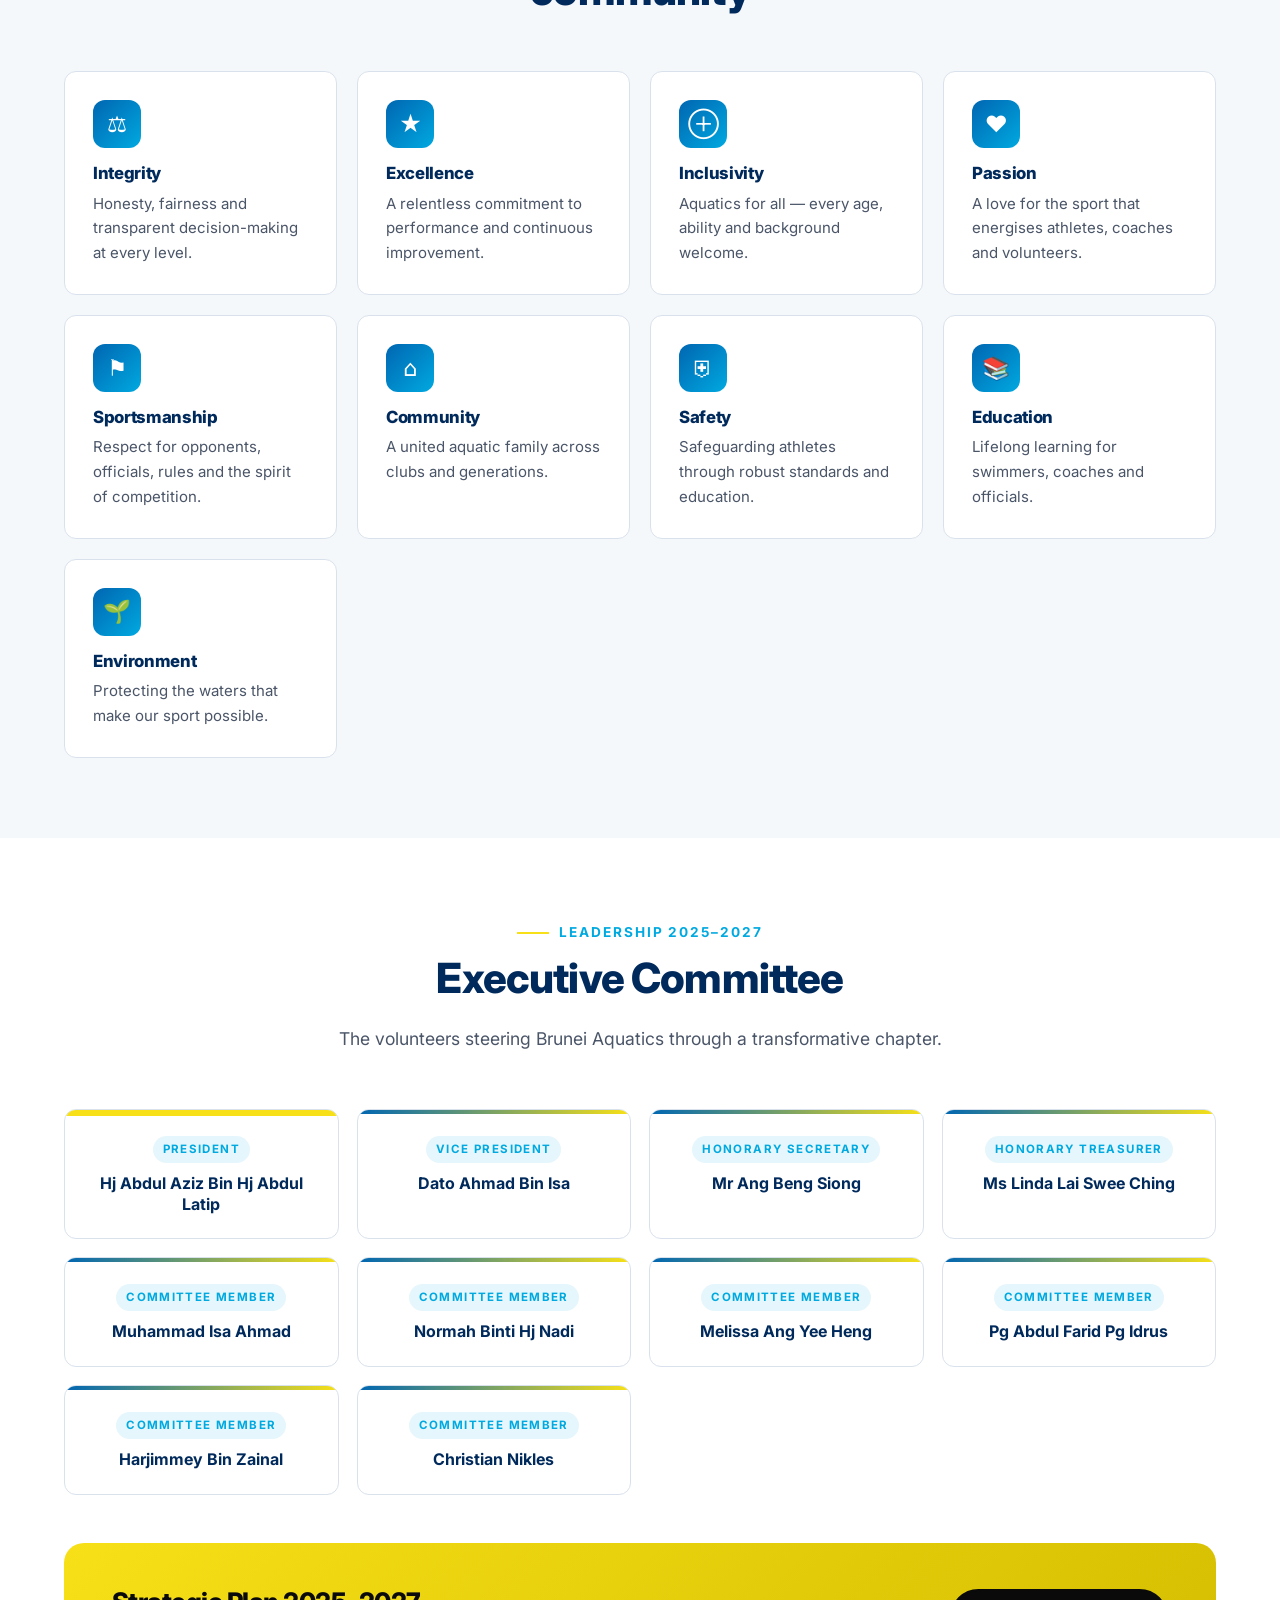
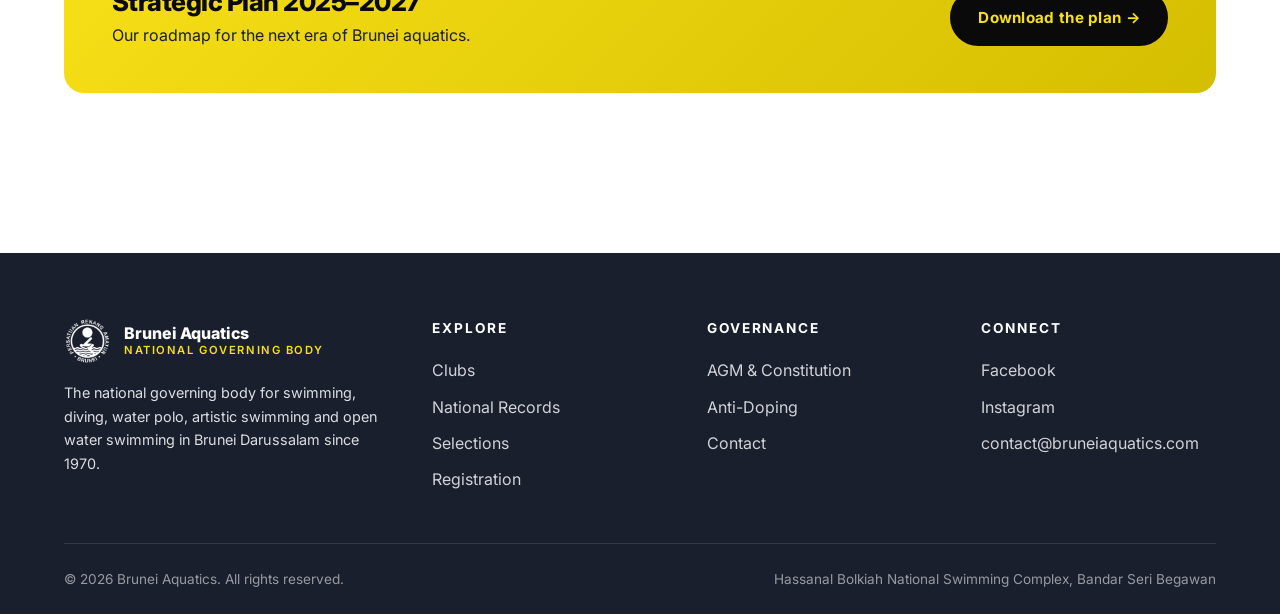
==== commit d11613d7: "Update club roster (12 clubs, alphabetical) + add Coaches & Instructors page" ====
--- a/index.html
+++ b/index.html
@@ -43,6 +43,7 @@
       <ul class="nav-links">
         <li><a href="index.html">Home</a></li>
         <li><a href="clubs.html">Clubs</a></li>
+        <li><a href="coaches.html">Coaches</a></li>
         <li><a href="records.html">Records</a></li>
         <li><a href="selections.html">Selections</a></li>
         <li><a href="agm.html">AGM</a></li>
@@ -68,7 +69,7 @@
         </div>
         <div class="hero-stats">
           <div class="hero-stat"><strong>55+</strong><span>Years of legacy</span></div>
-          <div class="hero-stat"><strong>14</strong><span>Affiliated clubs</span></div>
+          <div class="hero-stat"><strong>12</strong><span>Affiliated clubs</span></div>
           <div class="hero-stat"><strong>5</strong><span>Aquatic disciplines</span></div>
         </div>
       </div>
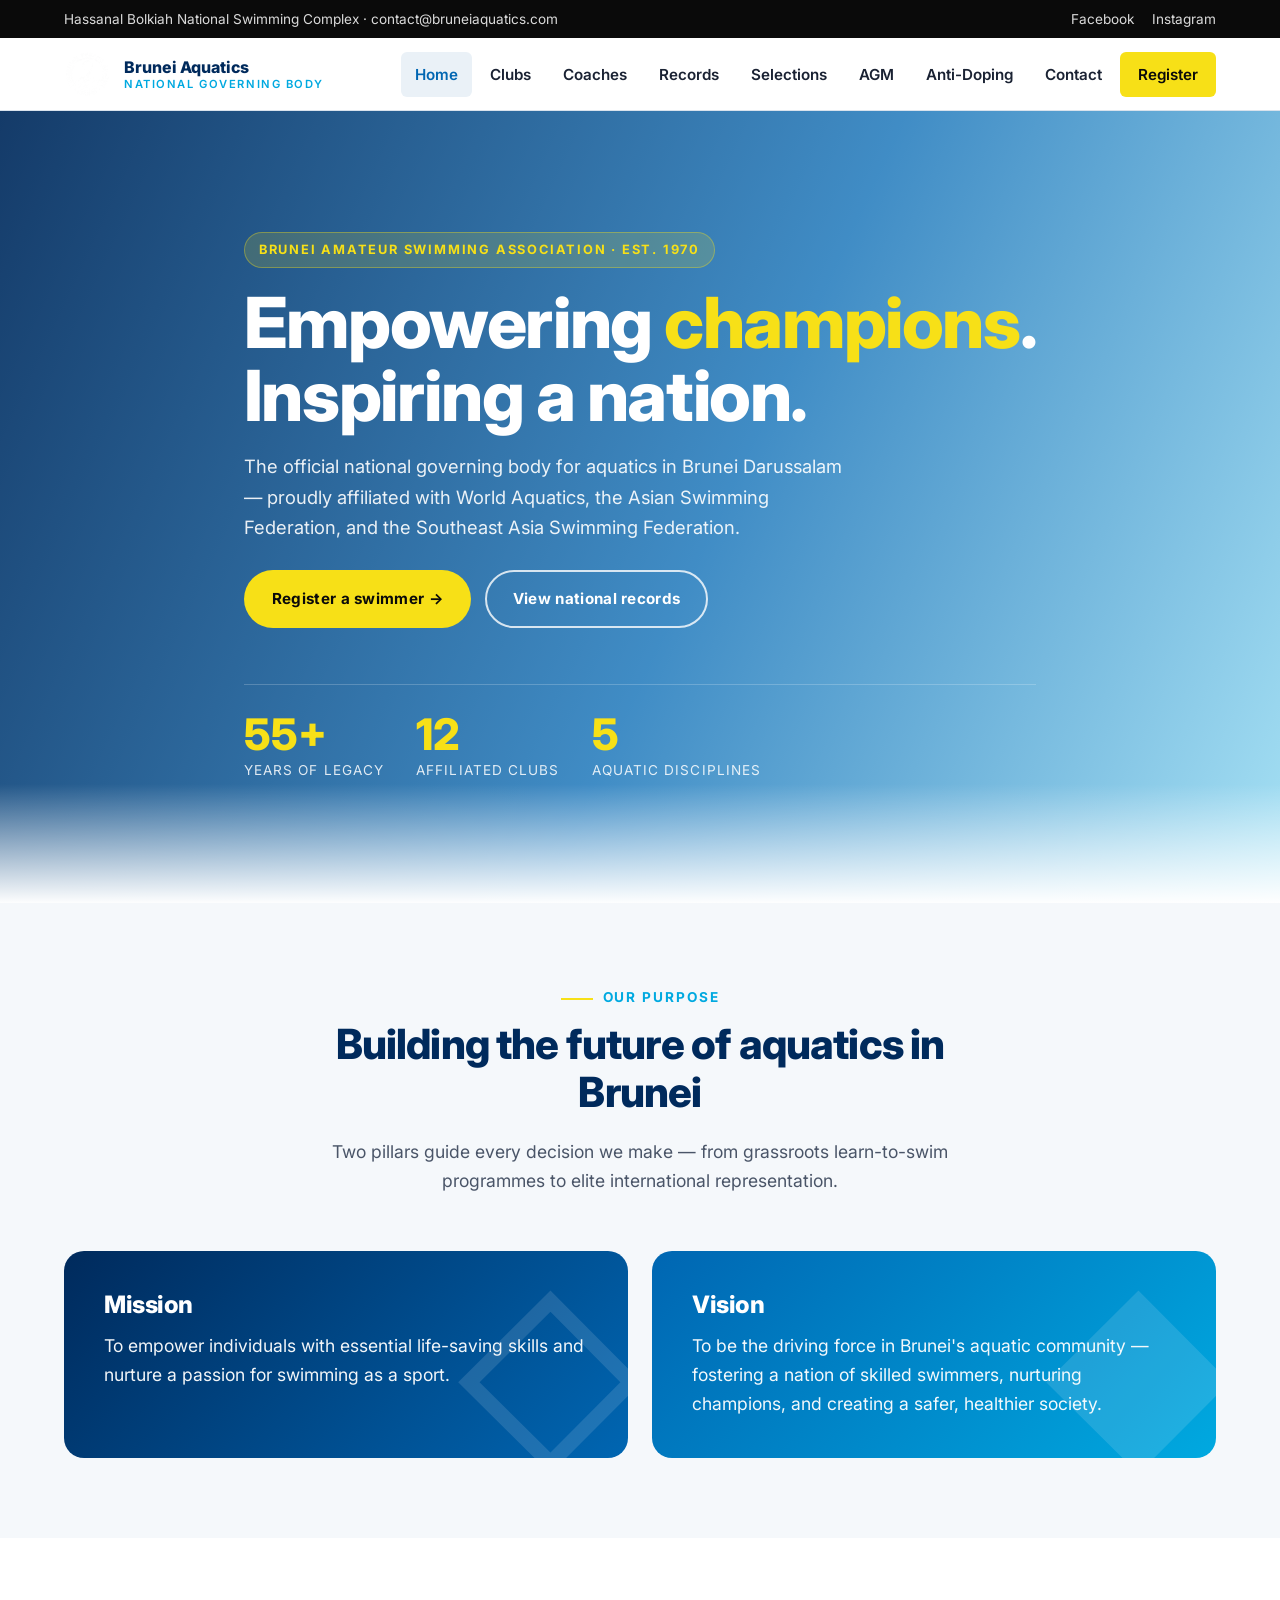
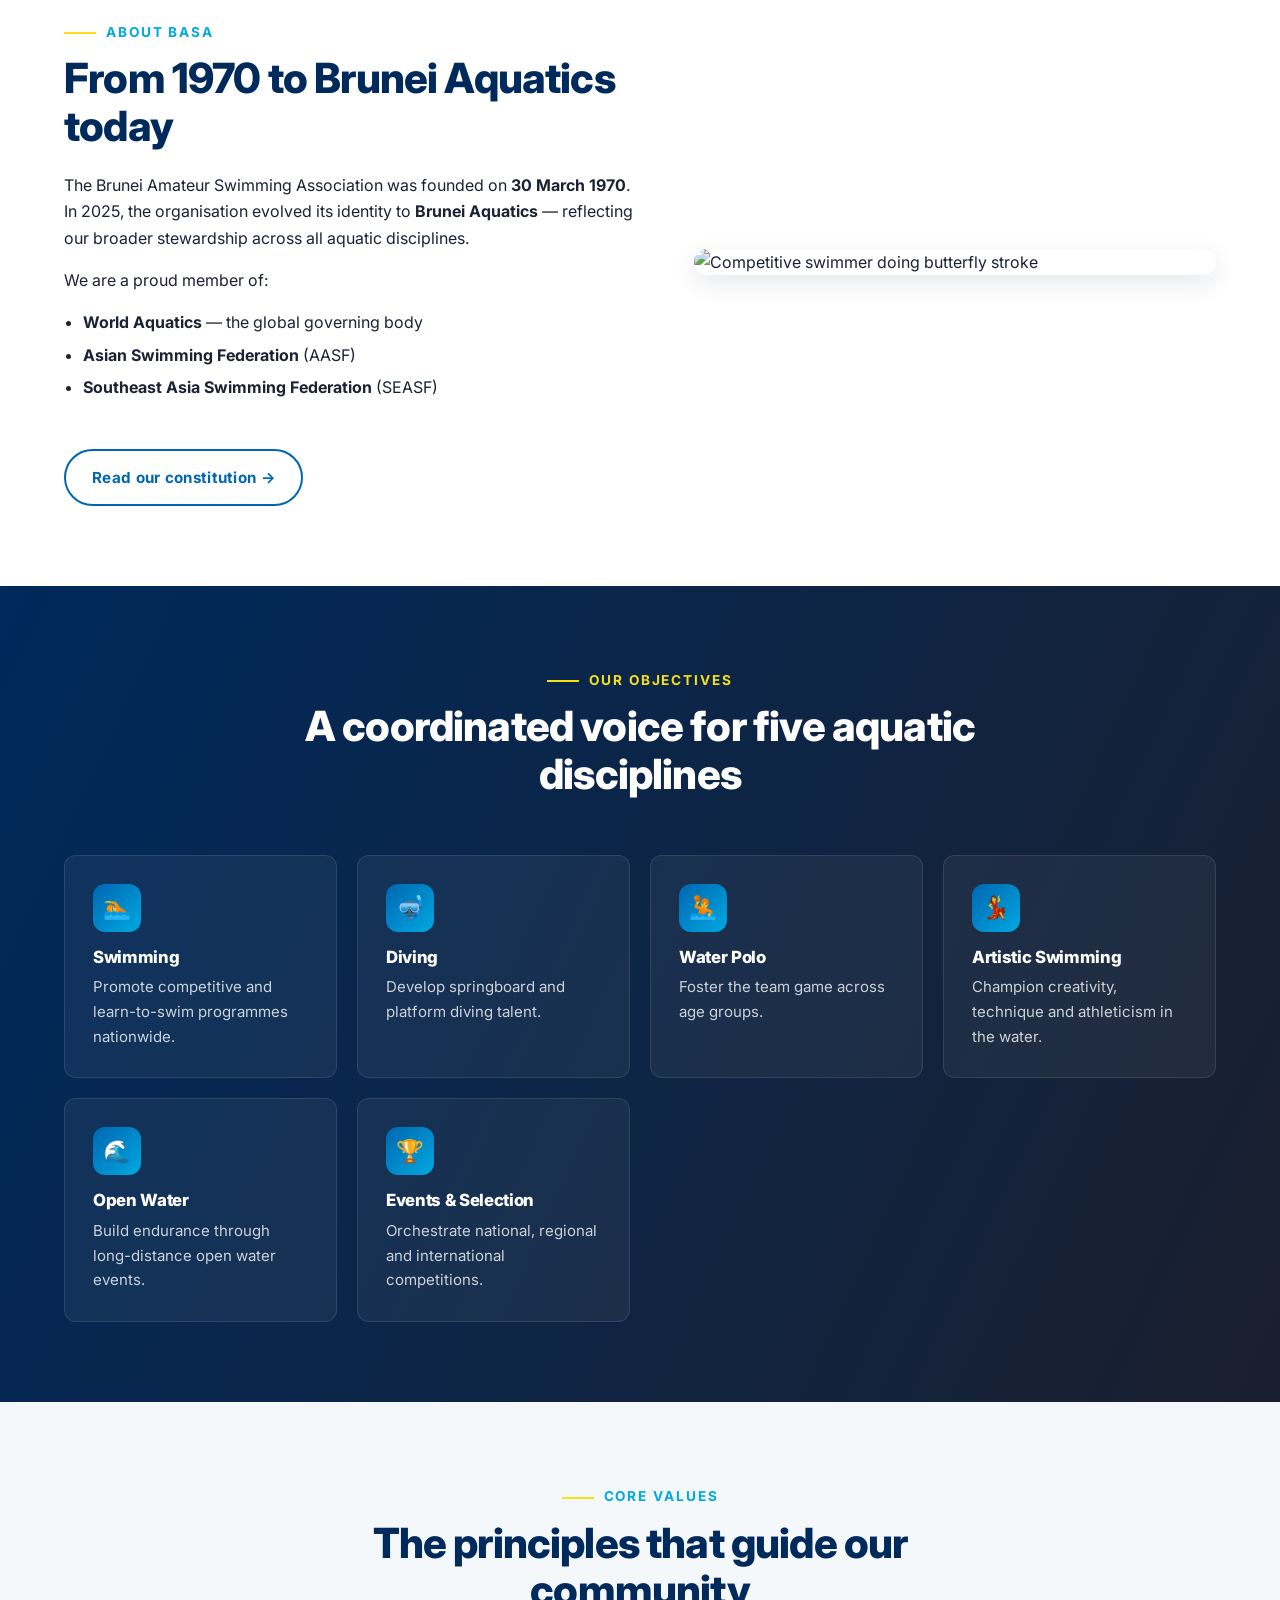
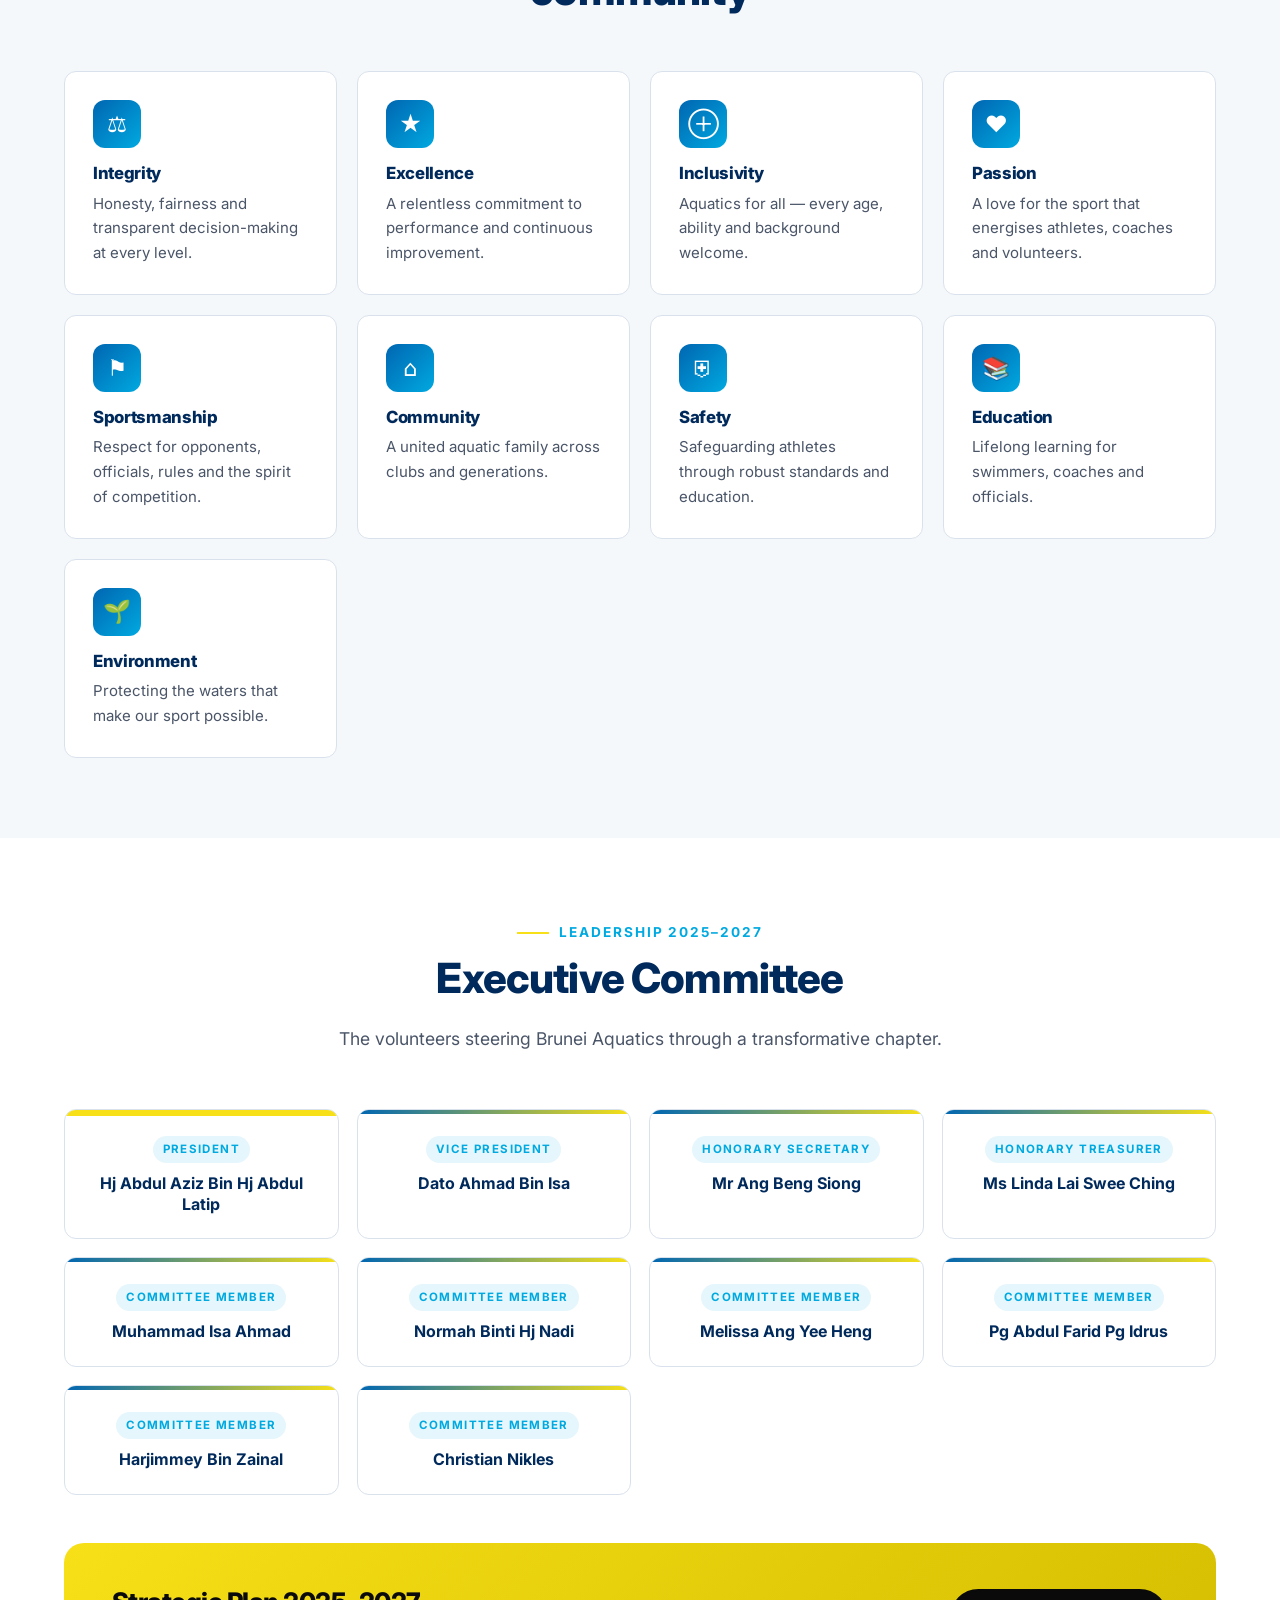
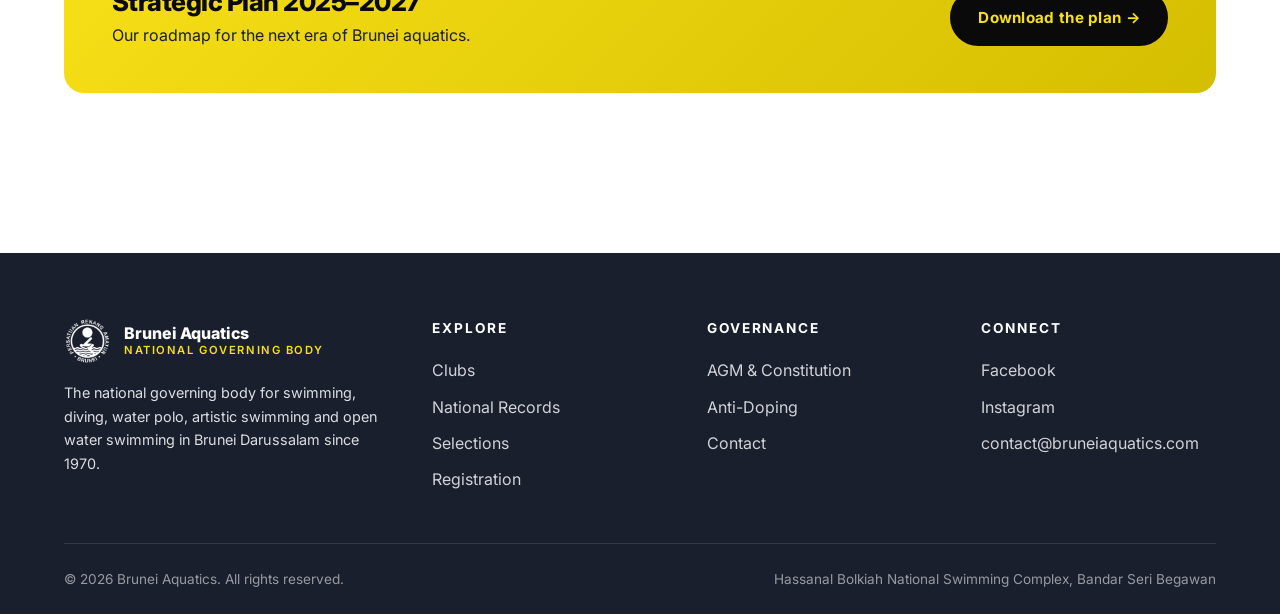
==== commit 7f7c80bf: "Replace 4 mismatched images: skier, gym (x2), and tennis swapped for verified swim photography" ====
--- a/index.html
+++ b/index.html
@@ -118,7 +118,7 @@
         <a href="agm.html" class="btn btn-ghost mt-32">Read our constitution →</a>
       </div>
       <div class="reveal">
-        <img src="https://images.unsplash.com/photo-1576406500430-e1146d6c1f95?auto=format&fit=crop&w=1200&q=80" alt="Swimmer mid-race">
+        <img src="https://images.unsplash.com/photo-1622629797619-c100e3e67e2e?auto=format&fit=crop&w=1200&q=80" alt="Competitive swimmer doing butterfly stroke">
       </div>
     </div>
   </div>
--- a/css/styles.css
+++ b/css/styles.css
@@ -626,7 +626,7 @@
   padding: 120px 0 80px;
   background:
     linear-gradient(115deg, rgba(0, 42, 92, .94), rgba(0, 102, 178, .85)),
-    url('https://images.unsplash.com/photo-1571902943202-507ec2618e8f?auto=format&fit=crop&w=1800&q=80') center/cover;
+    url('https://images.unsplash.com/photo-1530549387789-4c1017266635?auto=format&fit=crop&w=1800&q=80') center/cover;
   color: white;
   text-align: center;
 }
